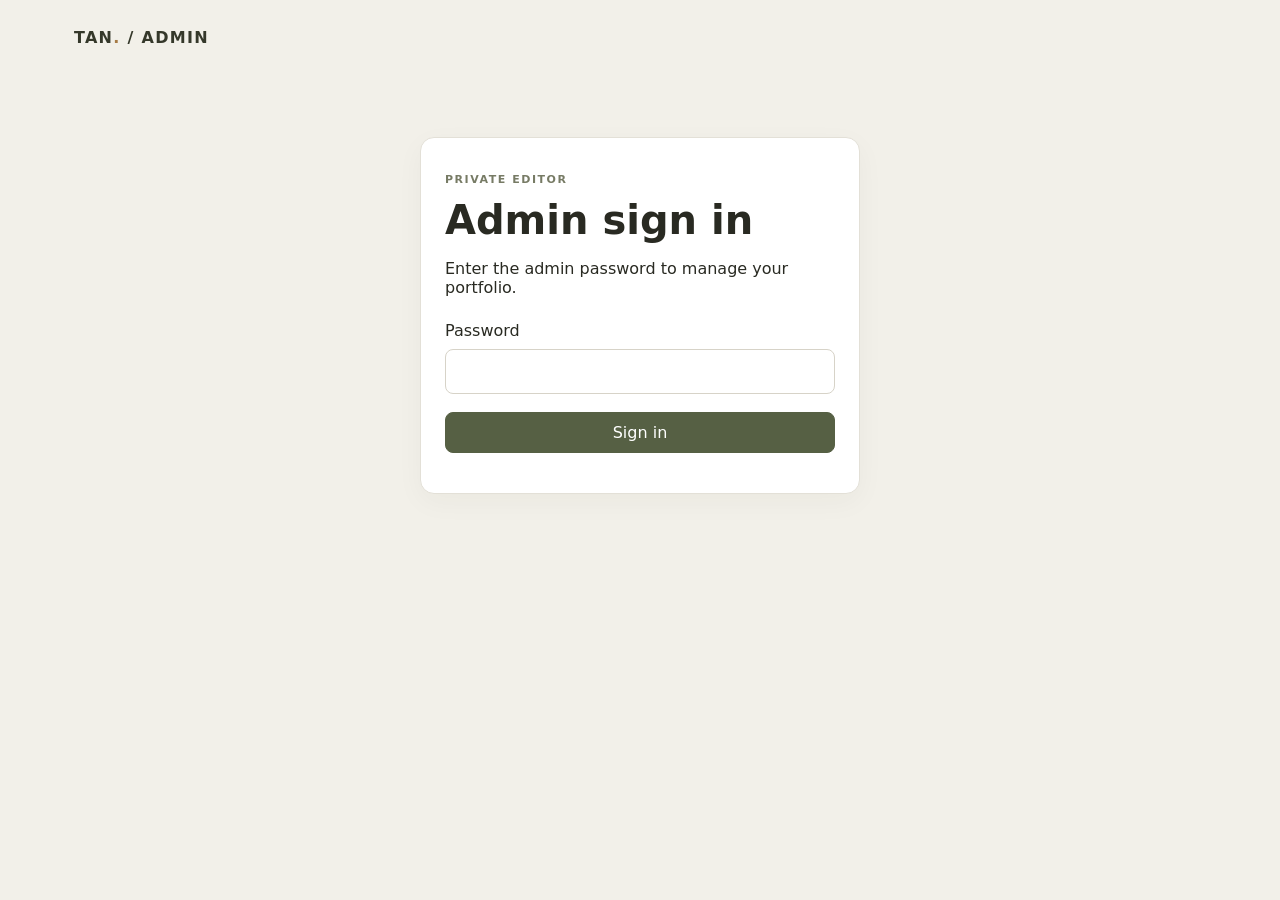
==== admin/index.html @ af552b08 "Update portfolio website" ====
<!doctype html>
<html lang="en"><head><meta charset="utf-8"><meta name="viewport" content="width=device-width,initial-scale=1"><title>Portfolio Admin</title><link rel="stylesheet" href="admin.css"></head>
<body><main class="admin-shell"><header><a href="/" class="brand">TAN<span>.</span> / ADMIN</a><button id="logout" hidden>Log out</button></header>
<section id="loginPanel" class="panel login"><p class="eyebrow">PRIVATE EDITOR</p><h1>Admin sign in</h1><p>Enter the admin password to manage your portfolio.</p><form id="loginForm"><label>Password<input id="password" type="password" autocomplete="current-password" required></label><button class="primary">Sign in</button></form><p id="loginMessage" role="status"></p></section>
<section id="editorPanel" hidden><div class="welcome"><div><p class="eyebrow">CONTENT MANAGEMENT</p><h1>Portfolio editor</h1><p>Changes are saved as a private draft. Publish when the public site is ready.</p></div><span id="saveState" aria-live="polite">Loading…</span></div><div class="editor-grid"><aside class="panel sidebar"><strong>CONTENT</strong><nav id="sections"><button class="selected" data-section="home">Home</button><button data-section="about">About</button><button data-section="skills">Skills</button><button data-section="experience">Experience</button><button data-section="projects">Projects</button><button data-section="ojt">OJT Progress</button><button data-section="contact">Contact & settings</button></nav><hr><p>Each section is stored as JSON. Text, arrays, links, and image URLs are supported.</p></aside><section class="panel editor"><div class="editor-head"><div><p class="eyebrow" id="sectionLabel">HOME</p><h2 id="sectionTitle">Home page</h2></div><span id="dirty" hidden>Unsaved changes</span></div><label for="contentEditor">Section content (JSON)</label><textarea id="contentEditor" spellcheck="false"></textarea><div class="upload"><label for="fileUpload">Upload an image or PDF <small>(JPG, PNG, WebP, GIF, PDF · up to 4 MB)</small></label><input id="fileUpload" type="file" accept="image/jpeg,image/png,image/webp,image/gif,application/pdf"><output id="uploadResult"></output></div><p class="hint">Use the copied upload URL in a section field such as <code>home.profileImages[].src</code>, <code>projects[].image</code>, or <code>ojt[].photos[].url</code>. Project, skill, experience, and OJT sections accept arrays of objects.</p><div class="actions"><button id="saveDraft">Save draft</button><button id="publish" class="primary">Publish changes</button></div><p id="message" role="status"></p></section></div></section></main><script src="admin.js" defer></script></body></html>
---- admin/admin.css ----
:root{font-family:Inter,ui-sans-serif,system-ui,-apple-system,"Segoe UI",sans-serif;color:#292a22;background:#f2f0e9;font-synthesis:none}*{box-sizing:border-box}body{margin:0}.admin-shell{max-width:1180px;margin:auto;padding:28px 24px 72px}header,.welcome,.editor-head,.actions{display:flex;align-items:center;justify-content:space-between;gap:16px}.brand{font-weight:800;letter-spacing:.08em;color:#35382a;text-decoration:none}.brand span{color:#a77b45}button{font:inherit;border:1px solid #d7d3c8;background:#fff;border-radius:8px;padding:10px 15px;color:inherit;cursor:pointer}button:hover{border-color:#78805b}.primary{background:#566044;color:white;border-color:#566044}.panel{background:#fff;border:1px solid #e3e0d7;border-radius:14px;padding:24px;box-shadow:0 8px 28px #3934210a}.login{max-width:440px;margin:10vh auto}.login form,label{display:grid;gap:9px}.login form{gap:18px;margin-top:24px}input,textarea{font:inherit;border:1px solid #d7d3c8;border-radius:8px;padding:12px;background:#fff}input:focus,textarea:focus{outline:2px solid #aab190;border-color:transparent}.eyebrow{font-size:11px;letter-spacing:.14em;color:#777b65;font-weight:700}h1{font-size:clamp(28px,4vw,40px);margin:.15em 0}h2{margin:.15em 0}.welcome{margin:42px 0 22px}.welcome>span{color:#777b65}.editor-grid{display:grid;grid-template-columns:220px 1fr;gap:18px}.sidebar{align-self:start}.sidebar nav{display:grid;gap:5px;margin:14px 0}.sidebar nav button{text-align:left;border:0;background:transparent}.sidebar nav button.selected{background:#f0f1e9;color:#4c5739}.sidebar p,.hint,small{font-size:13px;color:#74766c;line-height:1.55}.editor-head{margin-bottom:22px}#dirty{color:#986335;font-size:13px}textarea{width:100%;min-height:420px;margin-top:8px;font:13px/1.6 ui-monospace,SFMono-Regular,Consolas,monospace;tab-size:2}.upload{padding:17px 0}.upload small{display:block}.upload input{margin-top:8px}.upload output{font-size:13px;color:#566044}.actions{justify-content:flex-end;border-top:1px solid #eee;padding-top:18px}#message{min-height:20px;color:#536342}.hint code{background:#f1f0eb;padding:2px 5px;border-radius:4px}@media(max-width:700px){.admin-shell{padding:18px 14px}.editor-grid{grid-template-columns:1fr}.sidebar nav{grid-template-columns:repeat(2,1fr)}.welcome{align-items:flex-start;flex-direction:column}.panel{padding:18px}textarea{min-height:330px}}
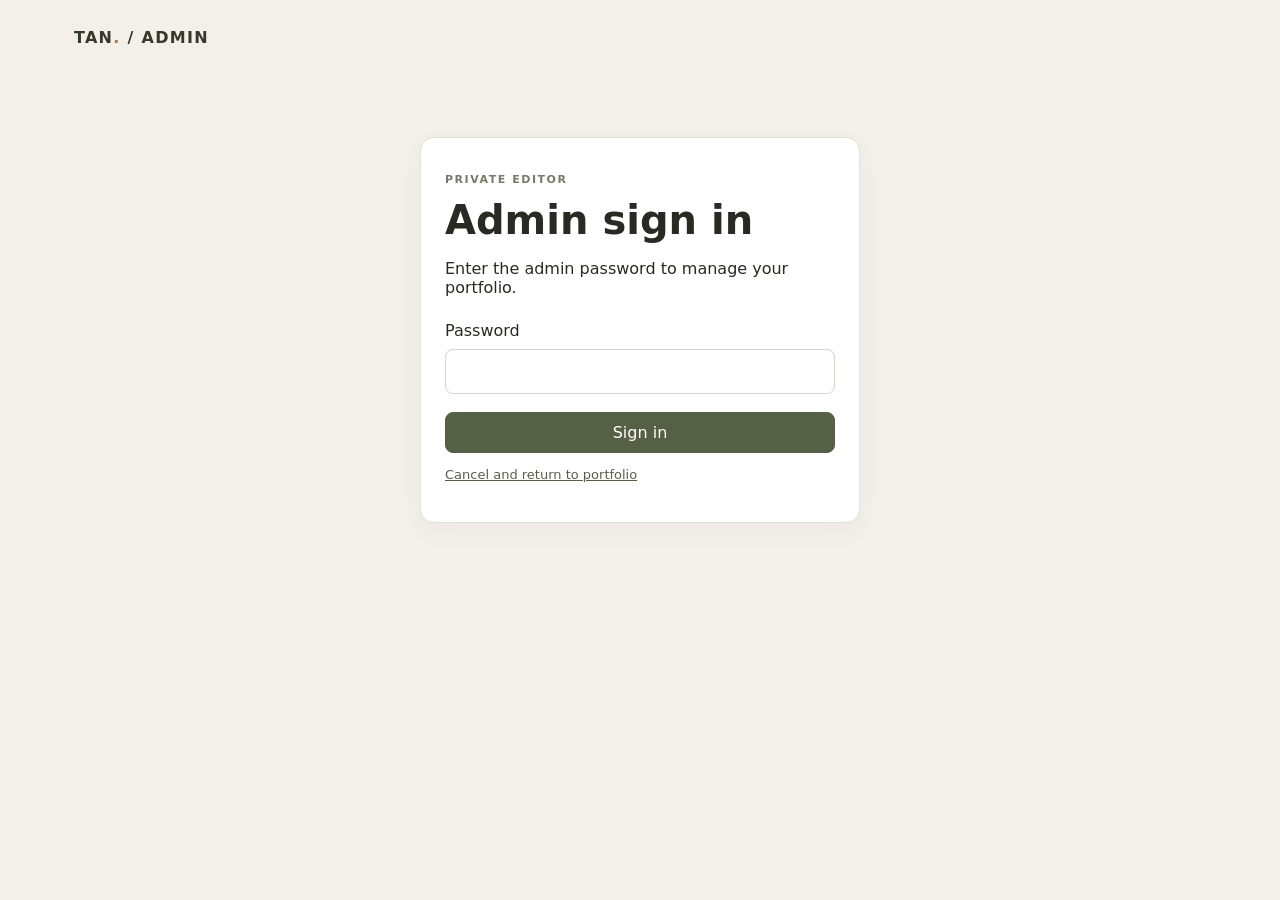
==== commit 6969fc5c: "Update portfolio website" ====
--- a/admin/index.html
+++ b/admin/index.html
@@ -1,5 +1,8 @@
 <!doctype html>
 <html lang="en"><head><meta charset="utf-8"><meta name="viewport" content="width=device-width,initial-scale=1"><title>Portfolio Admin</title><link rel="stylesheet" href="admin.css"></head>
-<body><main class="admin-shell"><header><a href="/" class="brand">TAN<span>.</span> / ADMIN</a><button id="logout" hidden>Log out</button></header>
-<section id="loginPanel" class="panel login"><p class="eyebrow">PRIVATE EDITOR</p><h1>Admin sign in</h1><p>Enter the admin password to manage your portfolio.</p><form id="loginForm"><label>Password<input id="password" type="password" autocomplete="current-password" required></label><button class="primary">Sign in</button></form><p id="loginMessage" role="status"></p></section>
-<section id="editorPanel" hidden><div class="welcome"><div><p class="eyebrow">CONTENT MANAGEMENT</p><h1>Portfolio editor</h1><p>Changes are saved as a private draft. Publish when the public site is ready.</p></div><span id="saveState" aria-live="polite">Loading…</span></div><div class="editor-grid"><aside class="panel sidebar"><strong>CONTENT</strong><nav id="sections"><button class="selected" data-section="home">Home</button><button data-section="about">About</button><button data-section="skills">Skills</button><button data-section="experience">Experience</button><button data-section="projects">Projects</button><button data-section="ojt">OJT Progress</button><button data-section="contact">Contact & settings</button></nav><hr><p>Each section is stored as JSON. Text, arrays, links, and image URLs are supported.</p></aside><section class="panel editor"><div class="editor-head"><div><p class="eyebrow" id="sectionLabel">HOME</p><h2 id="sectionTitle">Home page</h2></div><span id="dirty" hidden>Unsaved changes</span></div><label for="contentEditor">Section content (JSON)</label><textarea id="contentEditor" spellcheck="false"></textarea><div class="upload"><label for="fileUpload">Upload an image or PDF <small>(JPG, PNG, WebP, GIF, PDF · up to 4 MB)</small></label><input id="fileUpload" type="file" accept="image/jpeg,image/png,image/webp,image/gif,application/pdf"><output id="uploadResult"></output></div><p class="hint">Use the copied upload URL in a section field such as <code>home.profileImages[].src</code>, <code>projects[].image</code>, or <code>ojt[].photos[].url</code>. Project, skill, experience, and OJT sections accept arrays of objects.</p><div class="actions"><button id="saveDraft">Save draft</button><button id="publish" class="primary">Publish changes</button></div><p id="message" role="status"></p></section></div></section></main><script src="admin.js" defer></script></body></html>
+<body><main class="admin-shell"><header><a href="/" class="brand">TAN<span>.</span> / ADMIN</a></header>
+<section id="loginPanel" class="panel login"><p class="eyebrow">PRIVATE EDITOR</p><h1>Admin sign in</h1><p>Enter the admin password to manage your portfolio.</p><form id="loginForm"><label>Password<input id="password" type="password" autocomplete="current-password" required></label><button class="primary">Sign in</button></form><a id="cancelLogin" class="cancel-link" href="/">Cancel and return to portfolio</a><p id="loginMessage" role="status"></p></section>
+<section id="editorPanel" hidden><div class="welcome"><div><p class="eyebrow">CONTENT MANAGEMENT</p><h1>Portfolio editor</h1><p>Make changes here, save a private draft, then preview or publish them.</p></div><div class="welcome-tools"><span id="saveState" aria-live="polite">Loading…</span><button id="logout">Log out</button></div></div>
+<div class="overview" id="overview"><article><span>Published projects</span><strong id="statProjects">0</strong><button data-jump="projects">Manage projects</button></article><article><span>Experience entries</span><strong id="statExperience">0</strong><button data-jump="experience">Manage experience</button></article><article><span>OJT reports</span><strong id="statOjt">0</strong><button data-jump="ojt">Manage OJT</button></article><article><span>Certificates</span><strong id="statCertificates">0</strong><button data-jump="certificates">Manage certificates</button></article><article><span>Gallery items</span><strong id="statGallery">0</strong><button data-jump="gallery">Manage gallery</button></article><article><span>Draft items</span><strong id="statDrafts">0</strong><button id="showDrafts">Review drafts</button></article></div>
+<div class="editor-grid"><aside class="panel sidebar"><strong>CONTENT</strong><nav id="sections"><button class="selected" data-section="overview">Dashboard</button><button data-section="home">Profile</button><button data-section="about">About</button><button data-section="skills">Skills</button><button data-section="experience">Experience</button><button data-section="ojt">OJT Progress</button><button data-section="projects">Projects</button><button data-section="certificates">Certificates</button><button data-section="gallery">Gallery</button><button data-section="contact">Contact</button><button data-section="settings">Website Settings</button></nav><hr><p>Use the labeled fields to manage content. List entries can be reordered with the arrow buttons.</p></aside>
+<section class="panel editor"><div id="overviewPanel"><p class="eyebrow">WORKSPACE</p><h2>Manage your portfolio</h2><p>Your editor connects to Supabase once the project setup is complete.</p><p id="recentUpdate" class="recent-update">Loading last update…</p></div><div id="sectionPanel" hidden><div class="editor-head"><div><p class="eyebrow" id="sectionLabel">HOME</p><h2 id="sectionTitle">Home page</h2></div><span id="dirty" hidden>Unsaved changes</span></div><div id="formFields"></div><div id="entries"></div><button id="addEntry" class="add-entry" hidden>Add entry</button><div class="upload"><label for="fileUpload">Upload an image or PDF <small>(JPG, PNG, WebP, GIF, PDF · up to 4 MB)</small></label><input id="fileUpload" type="file" accept="image/jpeg,image/png,image/webp,image/gif,application/pdf"><div id="uploadPreview"></div><output id="uploadResult"></output></div><div class="actions"><button id="preview">Preview changes</button><button id="saveDraft">Save draft</button><button id="publish" class="primary">Publish changes</button></div></div><p id="message" role="status"></p></section></div></section></main><script src="admin.js" defer></script></body></html>
--- a/admin/admin.css
+++ b/admin/admin.css
@@ -1 +1,6 @@
 :root{font-family:Inter,ui-sans-serif,system-ui,-apple-system,"Segoe UI",sans-serif;color:#292a22;background:#f2f0e9;font-synthesis:none}*{box-sizing:border-box}body{margin:0}.admin-shell{max-width:1180px;margin:auto;padding:28px 24px 72px}header,.welcome,.editor-head,.actions{display:flex;align-items:center;justify-content:space-between;gap:16px}.brand{font-weight:800;letter-spacing:.08em;color:#35382a;text-decoration:none}.brand span{color:#a77b45}button{font:inherit;border:1px solid #d7d3c8;background:#fff;border-radius:8px;padding:10px 15px;color:inherit;cursor:pointer}button:hover{border-color:#78805b}.primary{background:#566044;color:white;border-color:#566044}.panel{background:#fff;border:1px solid #e3e0d7;border-radius:14px;padding:24px;box-shadow:0 8px 28px #3934210a}.login{max-width:440px;margin:10vh auto}.login form,label{display:grid;gap:9px}.login form{gap:18px;margin-top:24px}input,textarea{font:inherit;border:1px solid #d7d3c8;border-radius:8px;padding:12px;background:#fff}input:focus,textarea:focus{outline:2px solid #aab190;border-color:transparent}.eyebrow{font-size:11px;letter-spacing:.14em;color:#777b65;font-weight:700}h1{font-size:clamp(28px,4vw,40px);margin:.15em 0}h2{margin:.15em 0}.welcome{margin:42px 0 22px}.welcome>span{color:#777b65}.editor-grid{display:grid;grid-template-columns:220px 1fr;gap:18px}.sidebar{align-self:start}.sidebar nav{display:grid;gap:5px;margin:14px 0}.sidebar nav button{text-align:left;border:0;background:transparent}.sidebar nav button.selected{background:#f0f1e9;color:#4c5739}.sidebar p,.hint,small{font-size:13px;color:#74766c;line-height:1.55}.editor-head{margin-bottom:22px}#dirty{color:#986335;font-size:13px}textarea{width:100%;min-height:420px;margin-top:8px;font:13px/1.6 ui-monospace,SFMono-Regular,Consolas,monospace;tab-size:2}.upload{padding:17px 0}.upload small{display:block}.upload input{margin-top:8px}.upload output{font-size:13px;color:#566044}.actions{justify-content:flex-end;border-top:1px solid #eee;padding-top:18px}#message{min-height:20px;color:#536342}.hint code{background:#f1f0eb;padding:2px 5px;border-radius:4px}@media(max-width:700px){.admin-shell{padding:18px 14px}.editor-grid{grid-template-columns:1fr}.sidebar nav{grid-template-columns:repeat(2,1fr)}.welcome{align-items:flex-start;flex-direction:column}.panel{padding:18px}textarea{min-height:330px}}
+.welcome-tools{display:flex;align-items:center;gap:12px}.overview{display:grid;grid-template-columns:repeat(4,minmax(0,1fr));gap:12px;margin:0 0 18px}.overview article{background:#fff;border:1px solid #e3e0d7;border-radius:12px;padding:16px;display:grid;gap:9px}.overview article span{font-size:13px;color:#74766c}.overview article strong{font-size:30px;color:#414a32}.overview article button{justify-self:start;padding:7px 10px;font-size:13px}.field-grid{display:grid;grid-template-columns:repeat(2,minmax(0,1fr));gap:14px}.field{display:grid;align-content:start;gap:7px;margin:8px 0 14px}.field>span{font-size:13px;font-weight:650;color:#4a4b42}.field input[type=text],.field select,.field textarea{width:100%;min-width:0}.field input[type=checkbox]{width:20px;height:20px;accent-color:#566044}.entry-card{border:1px solid #e2dfd6;border-radius:11px;padding:17px;margin:14px 0;background:#fff}.entry-head{display:flex;align-items:center;justify-content:space-between;gap:12px}.entry-head>strong{font-size:16px}.entry-controls{display:flex;gap:5px}.small-button{padding:6px 9px;font-size:13px}.small-button:disabled{opacity:.4;cursor:default}.danger{color:#9b4034}.entry-status{display:inline-block;margin-top:9px;border-radius:20px;padding:3px 9px;font-size:11px}.entry-status.is-draft{background:#f7eddc;color:#875c27}.entry-status.is-published{background:#edf1e8;color:#536342}.add-entry{border-style:dashed;color:#4e5a3d;margin:12px 0}.upload{border-top:1px solid #eee;margin-top:20px;padding-top:18px}.upload output{display:block;overflow-wrap:anywhere;margin-top:8px}.actions{flex-wrap:wrap}#message{overflow-wrap:anywhere}
+.field textarea{min-height:0;margin-top:0;font:inherit;tab-size:1}.field textarea:invalid{border-color:#b66b57}
+.cancel-link{display:block;margin-top:14px;color:#566044;font-size:13px}.cancel-link:hover{text-decoration:none}.nav-tabs .admin-nav-link{text-decoration:none}.overview{grid-template-columns:repeat(3,minmax(0,1fr))}
+.upload-preview-image{display:block;max-width:220px;max-height:160px;object-fit:contain;border-radius:8px;margin:10px 0}.recent-update{font-size:13px;color:#777b65}
+@media(max-width:850px){.overview{grid-template-columns:repeat(2,minmax(0,1fr))}}@media(max-width:520px){.overview{grid-template-columns:1fr 1fr}.overview article{padding:12px}.field-grid{grid-template-columns:1fr}.entry-head{align-items:flex-start;flex-direction:column}.welcome-tools{width:100%;justify-content:space-between}}
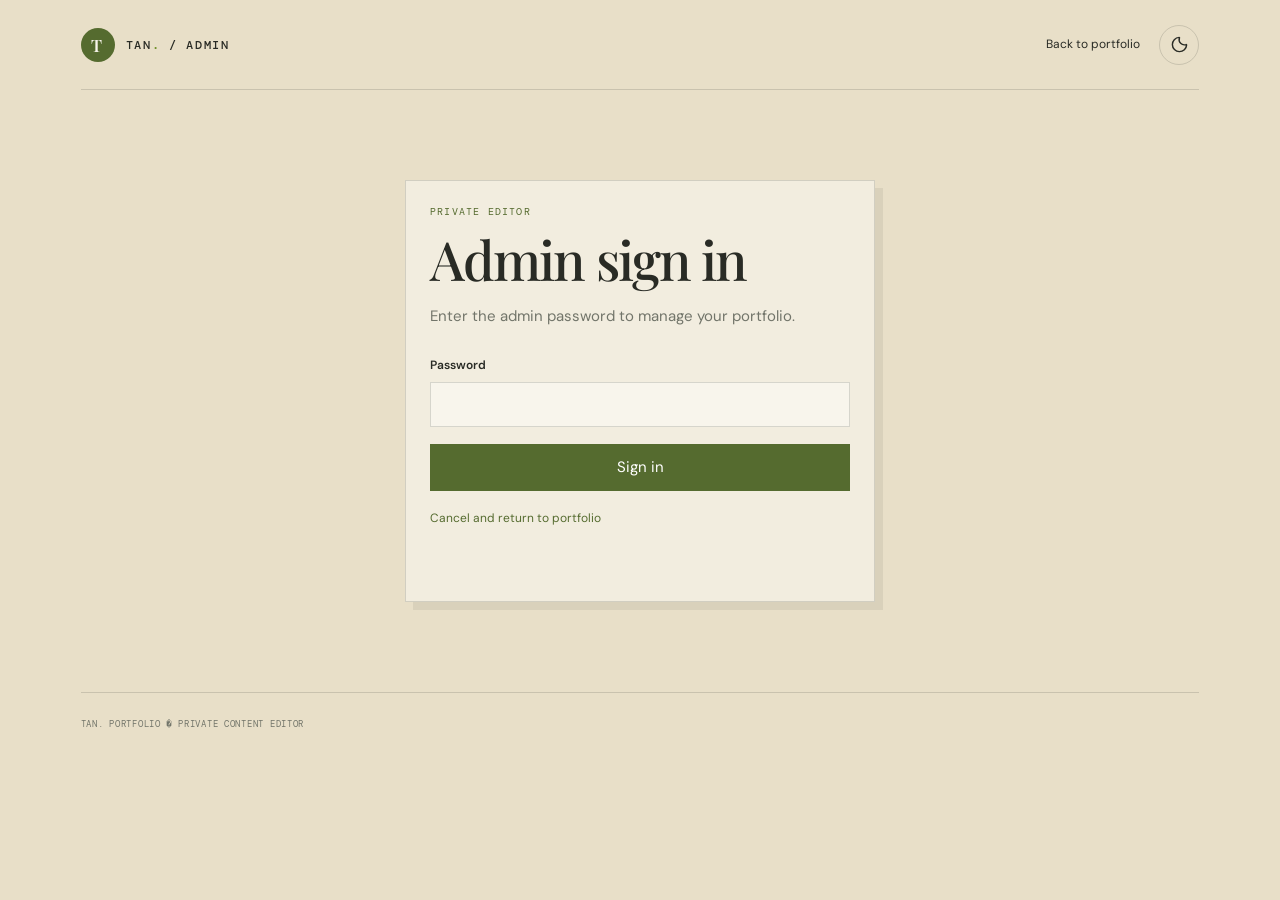
==== commit 82efddba: "Update portfolio website" ====
--- a/admin/index.html
+++ b/admin/index.html
@@ -1,8 +1,8 @@
 <!doctype html>
-<html lang="en"><head><meta charset="utf-8"><meta name="viewport" content="width=device-width,initial-scale=1"><title>Portfolio Admin</title><link rel="stylesheet" href="admin.css"></head>
-<body><main class="admin-shell"><header><a href="/" class="brand">TAN<span>.</span> / ADMIN</a></header>
+<html lang="en"><head><meta charset="utf-8"><meta name="viewport" content="width=device-width,initial-scale=1"><meta name="color-scheme" content="light dark"><title>Portfolio Admin</title><script>try{if(localStorage.getItem('portfolio-theme')==='dark')document.documentElement.dataset.theme='dark'}catch{}</script><link rel="stylesheet" href="admin.css"></head>
+<body><main class="admin-shell"><header class="admin-topbar"><a href="/" class="brand"><span class="brand-mark">T</span><span>TAN<span class="brand-dot">.</span> / ADMIN</span></a><div class="topbar-tools"><a class="portfolio-link" href="/">Back to portfolio</a><button class="theme-toggle" id="themeToggle" type="button" aria-label="Switch theme" title="Switch theme" aria-pressed="false"><svg aria-hidden="true" viewBox="0 0 24 24" fill="none" stroke="currentColor" stroke-width="1.8" stroke-linecap="round" stroke-linejoin="round"><path d="M20.985 12.486a9 9 0 1 1-9.473-9.472c.405-.022.617.46.402.803a6.5 6.5 0 0 0 8.268 8.268c.344-.215.825-.003.803.401Z"/></svg></button></div></header>
 <section id="loginPanel" class="panel login"><p class="eyebrow">PRIVATE EDITOR</p><h1>Admin sign in</h1><p>Enter the admin password to manage your portfolio.</p><form id="loginForm"><label>Password<input id="password" type="password" autocomplete="current-password" required></label><button class="primary">Sign in</button></form><a id="cancelLogin" class="cancel-link" href="/">Cancel and return to portfolio</a><p id="loginMessage" role="status"></p></section>
 <section id="editorPanel" hidden><div class="welcome"><div><p class="eyebrow">CONTENT MANAGEMENT</p><h1>Portfolio editor</h1><p>Make changes here, save a private draft, then preview or publish them.</p></div><div class="welcome-tools"><span id="saveState" aria-live="polite">Loading…</span><button id="logout">Log out</button></div></div>
 <div class="overview" id="overview"><article><span>Published projects</span><strong id="statProjects">0</strong><button data-jump="projects">Manage projects</button></article><article><span>Experience entries</span><strong id="statExperience">0</strong><button data-jump="experience">Manage experience</button></article><article><span>OJT reports</span><strong id="statOjt">0</strong><button data-jump="ojt">Manage OJT</button></article><article><span>Certificates</span><strong id="statCertificates">0</strong><button data-jump="certificates">Manage certificates</button></article><article><span>Gallery items</span><strong id="statGallery">0</strong><button data-jump="gallery">Manage gallery</button></article><article><span>Draft items</span><strong id="statDrafts">0</strong><button id="showDrafts">Review drafts</button></article></div>
 <div class="editor-grid"><aside class="panel sidebar"><strong>CONTENT</strong><nav id="sections"><button class="selected" data-section="overview">Dashboard</button><button data-section="home">Profile</button><button data-section="about">About</button><button data-section="skills">Skills</button><button data-section="experience">Experience</button><button data-section="ojt">OJT Progress</button><button data-section="projects">Projects</button><button data-section="certificates">Certificates</button><button data-section="gallery">Gallery</button><button data-section="contact">Contact</button><button data-section="settings">Website Settings</button></nav><hr><p>Use the labeled fields to manage content. List entries can be reordered with the arrow buttons.</p></aside>
-<section class="panel editor"><div id="overviewPanel"><p class="eyebrow">WORKSPACE</p><h2>Manage your portfolio</h2><p>Your editor connects to Supabase once the project setup is complete.</p><p id="recentUpdate" class="recent-update">Loading last update…</p></div><div id="sectionPanel" hidden><div class="editor-head"><div><p class="eyebrow" id="sectionLabel">HOME</p><h2 id="sectionTitle">Home page</h2></div><span id="dirty" hidden>Unsaved changes</span></div><div id="formFields"></div><div id="entries"></div><button id="addEntry" class="add-entry" hidden>Add entry</button><div class="upload"><label for="fileUpload">Upload an image or PDF <small>(JPG, PNG, WebP, GIF, PDF · up to 4 MB)</small></label><input id="fileUpload" type="file" accept="image/jpeg,image/png,image/webp,image/gif,application/pdf"><div id="uploadPreview"></div><output id="uploadResult"></output></div><div class="actions"><button id="preview">Preview changes</button><button id="saveDraft">Save draft</button><button id="publish" class="primary">Publish changes</button></div></div><p id="message" role="status"></p></section></div></section></main><script src="admin.js" defer></script></body></html>
+<section class="panel editor"><div id="overviewPanel"><p class="eyebrow">WORKSPACE</p><h2>Manage your portfolio</h2><p>Your editor connects to Supabase once the project setup is complete.</p><p id="recentUpdate" class="recent-update">Loading last update…</p></div><div id="sectionPanel" hidden><div class="editor-head"><div><p class="eyebrow" id="sectionLabel">HOME</p><h2 id="sectionTitle">Home page</h2></div><span id="dirty" hidden>Unsaved changes</span></div><div id="formFields"></div><div id="entries"></div><button id="addEntry" class="add-entry" hidden>Add entry</button><div class="upload"><label for="fileUpload">Upload an image or PDF <small>(JPG, PNG, WebP, GIF, PDF · up to 4 MB)</small></label><input id="fileUpload" type="file" accept="image/jpeg,image/png,image/webp,image/gif,application/pdf"><div id="uploadPreview"></div><output id="uploadResult"></output></div><div class="actions"><button id="preview">Preview changes</button><button id="saveDraft">Save draft</button><button id="publish" class="primary">Publish changes</button></div></div><p id="message" role="status"></p></section></div></section><footer class="admin-footer">TAN. PORTFOLIO � PRIVATE CONTENT EDITOR</footer></main><script src="admin.js" defer></script><script src="admin-theme.js" defer></script></body></html>
--- a/admin/admin.css
+++ b/admin/admin.css
@@ -1,6 +1,9 @@
-:root{font-family:Inter,ui-sans-serif,system-ui,-apple-system,"Segoe UI",sans-serif;color:#292a22;background:#f2f0e9;font-synthesis:none}*{box-sizing:border-box}body{margin:0}.admin-shell{max-width:1180px;margin:auto;padding:28px 24px 72px}header,.welcome,.editor-head,.actions{display:flex;align-items:center;justify-content:space-between;gap:16px}.brand{font-weight:800;letter-spacing:.08em;color:#35382a;text-decoration:none}.brand span{color:#a77b45}button{font:inherit;border:1px solid #d7d3c8;background:#fff;border-radius:8px;padding:10px 15px;color:inherit;cursor:pointer}button:hover{border-color:#78805b}.primary{background:#566044;color:white;border-color:#566044}.panel{background:#fff;border:1px solid #e3e0d7;border-radius:14px;padding:24px;box-shadow:0 8px 28px #3934210a}.login{max-width:440px;margin:10vh auto}.login form,label{display:grid;gap:9px}.login form{gap:18px;margin-top:24px}input,textarea{font:inherit;border:1px solid #d7d3c8;border-radius:8px;padding:12px;background:#fff}input:focus,textarea:focus{outline:2px solid #aab190;border-color:transparent}.eyebrow{font-size:11px;letter-spacing:.14em;color:#777b65;font-weight:700}h1{font-size:clamp(28px,4vw,40px);margin:.15em 0}h2{margin:.15em 0}.welcome{margin:42px 0 22px}.welcome>span{color:#777b65}.editor-grid{display:grid;grid-template-columns:220px 1fr;gap:18px}.sidebar{align-self:start}.sidebar nav{display:grid;gap:5px;margin:14px 0}.sidebar nav button{text-align:left;border:0;background:transparent}.sidebar nav button.selected{background:#f0f1e9;color:#4c5739}.sidebar p,.hint,small{font-size:13px;color:#74766c;line-height:1.55}.editor-head{margin-bottom:22px}#dirty{color:#986335;font-size:13px}textarea{width:100%;min-height:420px;margin-top:8px;font:13px/1.6 ui-monospace,SFMono-Regular,Consolas,monospace;tab-size:2}.upload{padding:17px 0}.upload small{display:block}.upload input{margin-top:8px}.upload output{font-size:13px;color:#566044}.actions{justify-content:flex-end;border-top:1px solid #eee;padding-top:18px}#message{min-height:20px;color:#536342}.hint code{background:#f1f0eb;padding:2px 5px;border-radius:4px}@media(max-width:700px){.admin-shell{padding:18px 14px}.editor-grid{grid-template-columns:1fr}.sidebar nav{grid-template-columns:repeat(2,1fr)}.welcome{align-items:flex-start;flex-direction:column}.panel{padding:18px}textarea{min-height:330px}}
-.welcome-tools{display:flex;align-items:center;gap:12px}.overview{display:grid;grid-template-columns:repeat(4,minmax(0,1fr));gap:12px;margin:0 0 18px}.overview article{background:#fff;border:1px solid #e3e0d7;border-radius:12px;padding:16px;display:grid;gap:9px}.overview article span{font-size:13px;color:#74766c}.overview article strong{font-size:30px;color:#414a32}.overview article button{justify-self:start;padding:7px 10px;font-size:13px}.field-grid{display:grid;grid-template-columns:repeat(2,minmax(0,1fr));gap:14px}.field{display:grid;align-content:start;gap:7px;margin:8px 0 14px}.field>span{font-size:13px;font-weight:650;color:#4a4b42}.field input[type=text],.field select,.field textarea{width:100%;min-width:0}.field input[type=checkbox]{width:20px;height:20px;accent-color:#566044}.entry-card{border:1px solid #e2dfd6;border-radius:11px;padding:17px;margin:14px 0;background:#fff}.entry-head{display:flex;align-items:center;justify-content:space-between;gap:12px}.entry-head>strong{font-size:16px}.entry-controls{display:flex;gap:5px}.small-button{padding:6px 9px;font-size:13px}.small-button:disabled{opacity:.4;cursor:default}.danger{color:#9b4034}.entry-status{display:inline-block;margin-top:9px;border-radius:20px;padding:3px 9px;font-size:11px}.entry-status.is-draft{background:#f7eddc;color:#875c27}.entry-status.is-published{background:#edf1e8;color:#536342}.add-entry{border-style:dashed;color:#4e5a3d;margin:12px 0}.upload{border-top:1px solid #eee;margin-top:20px;padding-top:18px}.upload output{display:block;overflow-wrap:anywhere;margin-top:8px}.actions{flex-wrap:wrap}#message{overflow-wrap:anywhere}
-.field textarea{min-height:0;margin-top:0;font:inherit;tab-size:1}.field textarea:invalid{border-color:#b66b57}
-.cancel-link{display:block;margin-top:14px;color:#566044;font-size:13px}.cancel-link:hover{text-decoration:none}.nav-tabs .admin-nav-link{text-decoration:none}.overview{grid-template-columns:repeat(3,minmax(0,1fr))}
-.upload-preview-image{display:block;max-width:220px;max-height:160px;object-fit:contain;border-radius:8px;margin:10px 0}.recent-update{font-size:13px;color:#777b65}
-@media(max-width:850px){.overview{grid-template-columns:repeat(2,minmax(0,1fr))}}@media(max-width:520px){.overview{grid-template-columns:1fr 1fr}.overview article{padding:12px}.field-grid{grid-template-columns:1fr}.entry-head{align-items:flex-start;flex-direction:column}.welcome-tools{width:100%;justify-content:space-between}}
+@import url('../style.css');
+
+:root{--admin-surface:#f8f5ec;--admin-surface-soft:rgba(248,245,236,.65);--admin-shadow:rgba(41,43,37,.08);--admin-danger:#9a493d}
+:root[data-theme="dark"]{--ink:#e9e4d6;--muted:#b5b2a4;--paper:#22251f;--white:#292d25;--line:rgba(232,223,200,.18);--admin-surface:#2c3028;--admin-surface-soft:rgba(248,245,236,.035);--admin-shadow:rgba(0,0,0,.22);--admin-danger:#e28d7d}
+html{min-height:100%;scroll-behavior:smooth}body{min-height:100vh;background:var(--paper);color:var(--ink);font:15px/1.7 var(--sans);transition:background .2s,color .2s}button,input,textarea,select{font:inherit}button{border:1px solid var(--line);background:transparent;color:var(--ink);border-radius:0;padding:10px 15px;cursor:pointer;transition:background .2s,color .2s,border-color .2s,transform .2s}button:hover{border-color:var(--olive);transform:translateY(-1px)}button:focus-visible,a:focus-visible,input:focus-visible,textarea:focus-visible,select:focus-visible{outline:2px solid var(--olive2);outline-offset:2px}.admin-shell{width:min(1440px,100%);margin:0 auto;padding:0 6.3% 64px}.admin-topbar{min-height:90px;display:flex;align-items:center;justify-content:space-between;gap:18px;border-bottom:1px solid var(--line)}.brand{display:flex;align-items:center;gap:11px;color:var(--ink);text-decoration:none;font:500 12px var(--mono);letter-spacing:.14em;white-space:nowrap}.brand-mark{display:grid;place-items:center;width:34px;height:34px;border-radius:50%;background:var(--olive);color:var(--white);font:600 17px var(--serif)}.brand-dot{color:var(--olive2)}.topbar-tools{display:flex;align-items:center;gap:8px}.theme-toggle{width:40px;height:40px;display:grid;place-items:center;padding:9px;border-radius:50%}.theme-toggle svg{width:19px;height:19px}.portfolio-link{font-size:12px;color:var(--ink);text-decoration:none;padding:8px 11px}.portfolio-link:hover{background:var(--ink);color:var(--white)}.panel{background:var(--admin-surface-soft);border:1px solid var(--line);padding:24px;box-shadow:8px 8px 0 var(--admin-shadow)}.login{max-width:470px;margin:clamp(55px,10vh,110px) auto}.eyebrow{font:10px var(--mono);letter-spacing:.12em;color:var(--olive);margin:0 0 12px}.login h1,.welcome h1{font:500 clamp(34px,5vw,54px)/1.1 var(--serif);letter-spacing:-.035em;margin:0 0 14px}.login>p:not(.eyebrow),.welcome p:not(.eyebrow),.sidebar p,.hint,.recent-update{color:var(--muted)}.login form{display:grid;gap:17px;margin-top:25px}.login label,.field{display:grid;gap:7px}.login label{font-size:12px;font-weight:600}.login input,.field input:not([type=checkbox]),.field select,.field textarea,.upload input{width:100%;min-width:0;border:1px solid var(--line);border-radius:0;background:var(--admin-surface);color:var(--ink);padding:11px 12px}.field textarea{resize:vertical;min-height:90px}.field input:focus,.field textarea:focus,.field select:focus,.login input:focus{border-color:var(--olive);outline:1px solid var(--olive)}.primary{background:var(--olive);border-color:var(--olive);color:#fff}.primary:hover{background:#435526;border-color:#435526}.cancel-link{display:inline-block;margin-top:17px;color:var(--olive);font-size:12px;text-decoration:none}.cancel-link:hover{text-decoration:underline}#loginMessage,#message{min-height:20px;color:var(--admin-danger);font-size:13px;overflow-wrap:anywhere}.welcome{display:flex;align-items:flex-end;justify-content:space-between;gap:20px;padding:54px 0 25px}.welcome p:not(.eyebrow){margin:0}.welcome-tools{display:flex;align-items:center;gap:12px;flex-wrap:wrap}.welcome-tools button{font-size:12px}.welcome-tools #saveState{font:10px var(--mono);color:var(--muted)}.overview{display:grid;grid-template-columns:repeat(3,minmax(0,1fr));gap:14px;margin-bottom:20px}.overview article{background:var(--admin-surface-soft);border:1px solid var(--line);padding:18px;display:grid;justify-items:start;gap:7px;min-width:0}.overview article span{font:9px var(--mono);letter-spacing:.1em;color:var(--muted);text-transform:uppercase}.overview article strong{font:500 34px var(--serif);color:var(--olive)}.overview article button{font-size:11px;padding:7px 9px}.editor-grid{display:grid;grid-template-columns:225px minmax(0,1fr);align-items:start;gap:18px}.sidebar{position:sticky;top:16px;padding:20px}.sidebar>strong{font:10px var(--mono);letter-spacing:.12em;color:var(--muted)}.sidebar nav{display:grid;gap:3px;margin:12px 0 18px}.sidebar nav button{width:100%;text-align:left;border:0;padding:9px 10px;font-size:12px;color:var(--muted)}.sidebar nav button:hover,.sidebar nav button.selected{background:var(--ink);color:var(--white);transform:none}.sidebar hr{border:0;border-top:1px solid var(--line)}.sidebar p{font-size:11px;line-height:1.6}.editor{min-width:0;min-height:430px}.editor-head{display:flex;align-items:flex-end;justify-content:space-between;gap:14px;padding-bottom:19px;border-bottom:1px solid var(--line);margin-bottom:18px}.editor-head .eyebrow{margin-bottom:6px}.editor-head h2{font:500 clamp(25px,3vw,34px)/1.15 var(--serif);margin:0}#dirty{font:10px var(--mono);color:var(--brown);white-space:nowrap}.field-grid{display:grid;grid-template-columns:repeat(2,minmax(0,1fr));gap:2px 16px}.field{align-content:start;margin:8px 0 12px}.field>span{font:10px var(--mono);letter-spacing:.06em;color:var(--muted)}.field textarea{font:13px/1.55 var(--sans);tab-size:1}.field textarea:invalid{border-color:var(--admin-danger)}.field input[type=checkbox]{width:19px;height:19px;accent-color:var(--olive)}.entry-card{background:var(--admin-surface-soft);border:1px solid var(--line);padding:18px;margin:15px 0}.entry-head{display:flex;align-items:center;justify-content:space-between;gap:12px}.entry-head>strong{font:600 18px var(--serif);overflow-wrap:anywhere}.entry-controls{display:flex;gap:5px;flex-wrap:wrap}.small-button{padding:6px 9px;font-size:11px}.small-button:disabled{opacity:.4;cursor:default}.danger{color:var(--admin-danger)}.entry-status{display:inline-block;margin-top:9px;padding:3px 8px;border:1px solid var(--line);font:9px var(--mono);letter-spacing:.06em;text-transform:uppercase}.entry-status.is-draft{color:var(--brown)}.entry-status.is-published{color:var(--olive)}.add-entry{margin:12px 0;border-style:dashed;color:var(--olive);font-size:12px}.upload{border-top:1px solid var(--line);margin-top:22px;padding-top:18px}.upload label{font-size:12px;font-weight:600}.upload small{display:block;color:var(--muted);font-size:10px;font-weight:400}.upload input{margin-top:8px}.upload output{display:block;margin-top:8px;font:11px var(--mono);color:var(--olive);overflow-wrap:anywhere}.upload-preview-image{display:block;max-width:min(100%,280px);max-height:190px;object-fit:contain;border:1px solid var(--line);padding:5px;margin:12px 0}.actions{display:flex;justify-content:flex-end;flex-wrap:wrap;gap:8px;border-top:1px solid var(--line);margin-top:22px;padding-top:18px}.actions button{font-size:11px}.recent-update{font-size:12px}.hint code{background:var(--admin-surface);padding:2px 5px}.admin-footer{padding:25px 0;border-top:1px solid var(--line);margin-top:32px;font:9px var(--mono);letter-spacing:.08em;color:var(--muted)}
+@media(max-width:900px){.admin-shell{padding-inline:4%}.editor-grid{grid-template-columns:190px minmax(0,1fr)}.overview{grid-template-columns:repeat(2,minmax(0,1fr))}.sidebar{padding:15px}}
+@media(max-width:650px){.admin-shell{padding:0 6% 40px}.admin-topbar{min-height:74px}.welcome{align-items:flex-start;flex-direction:column;padding:38px 0 20px}.welcome-tools{width:100%;justify-content:space-between}.editor-grid{grid-template-columns:1fr}.sidebar{position:static;padding:14px}.sidebar nav{grid-template-columns:repeat(2,minmax(0,1fr))}.sidebar>strong{display:block}.sidebar hr,.sidebar p{display:none}.panel{padding:17px}.field-grid{grid-template-columns:1fr}.overview{gap:8px}.overview article{padding:12px}.overview article strong{font-size:29px}.entry-head{align-items:flex-start;flex-direction:column}.entry-controls{width:100%}.actions{display:grid;grid-template-columns:1fr 1fr}.actions #publish{grid-column:1/-1}.actions button{min-height:44px}.portfolio-link{font-size:11px;padding:8px}.editor-head{align-items:flex-start}}
+@media(max-width:380px){.overview{grid-template-columns:1fr 1fr}.brand{font-size:10px}.theme-toggle{width:36px;height:36px}.portfolio-link{padding-inline:6px}}
+@media(prefers-reduced-motion:reduce){*,*::before,*::after{scroll-behavior:auto!important;transition:none!important;animation:none!important}}
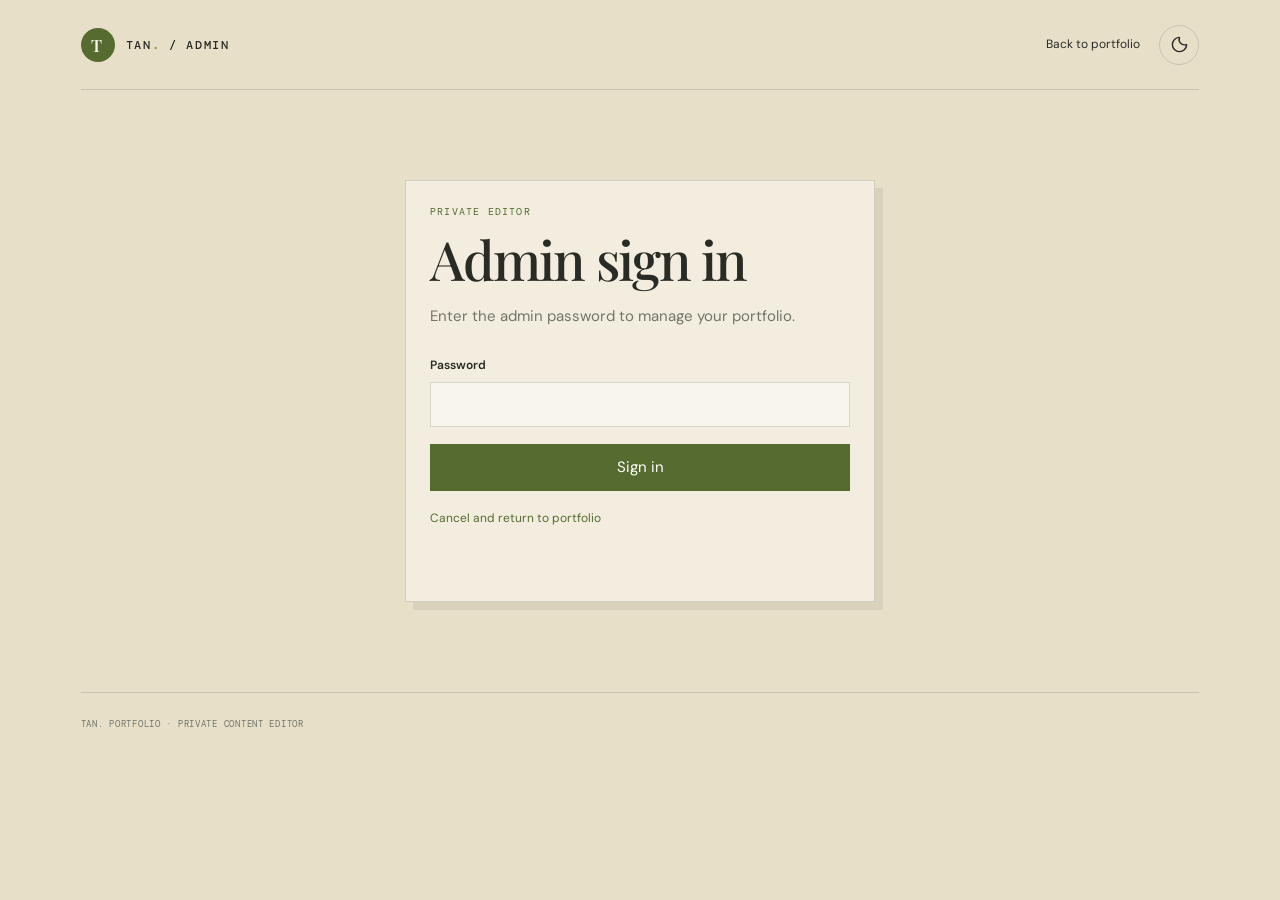
==== commit 531ac7ef: "Update portfolio website" ====
--- a/admin/index.html
+++ b/admin/index.html
@@ -1,8 +1,8 @@
-<!doctype html>
-<html lang="en"><head><meta charset="utf-8"><meta name="viewport" content="width=device-width,initial-scale=1"><meta name="color-scheme" content="light dark"><title>Portfolio Admin</title><script>try{if(localStorage.getItem('portfolio-theme')==='dark')document.documentElement.dataset.theme='dark'}catch{}</script><link rel="stylesheet" href="admin.css"></head>
+﻿<!doctype html>
+<html lang="en"><head><meta charset="utf-8"><meta name="viewport" content="width=device-width,initial-scale=1"><meta name="color-scheme" content="light dark"><title>Portfolio Admin</title><script>try{if(localStorage.getItem('portfolio-theme')==='dark')document.documentElement.dataset.theme='dark'}catch{}</script><link rel="stylesheet" href="/admin/admin.css"></head>
 <body><main class="admin-shell"><header class="admin-topbar"><a href="/" class="brand"><span class="brand-mark">T</span><span>TAN<span class="brand-dot">.</span> / ADMIN</span></a><div class="topbar-tools"><a class="portfolio-link" href="/">Back to portfolio</a><button class="theme-toggle" id="themeToggle" type="button" aria-label="Switch theme" title="Switch theme" aria-pressed="false"><svg aria-hidden="true" viewBox="0 0 24 24" fill="none" stroke="currentColor" stroke-width="1.8" stroke-linecap="round" stroke-linejoin="round"><path d="M20.985 12.486a9 9 0 1 1-9.473-9.472c.405-.022.617.46.402.803a6.5 6.5 0 0 0 8.268 8.268c.344-.215.825-.003.803.401Z"/></svg></button></div></header>
 <section id="loginPanel" class="panel login"><p class="eyebrow">PRIVATE EDITOR</p><h1>Admin sign in</h1><p>Enter the admin password to manage your portfolio.</p><form id="loginForm"><label>Password<input id="password" type="password" autocomplete="current-password" required></label><button class="primary">Sign in</button></form><a id="cancelLogin" class="cancel-link" href="/">Cancel and return to portfolio</a><p id="loginMessage" role="status"></p></section>
-<section id="editorPanel" hidden><div class="welcome"><div><p class="eyebrow">CONTENT MANAGEMENT</p><h1>Portfolio editor</h1><p>Make changes here, save a private draft, then preview or publish them.</p></div><div class="welcome-tools"><span id="saveState" aria-live="polite">Loading…</span><button id="logout">Log out</button></div></div>
+<section id="editorPanel" hidden><div class="welcome"><div><p class="eyebrow">CONTENT MANAGEMENT</p><h1>Portfolio editor</h1><p>Make changes here, save a private draft, then preview or publish them.</p></div><div class="welcome-tools"><span id="saveState" aria-live="polite">Loadingâ€¦</span><button id="logout">Log out</button></div></div>
 <div class="overview" id="overview"><article><span>Published projects</span><strong id="statProjects">0</strong><button data-jump="projects">Manage projects</button></article><article><span>Experience entries</span><strong id="statExperience">0</strong><button data-jump="experience">Manage experience</button></article><article><span>OJT reports</span><strong id="statOjt">0</strong><button data-jump="ojt">Manage OJT</button></article><article><span>Certificates</span><strong id="statCertificates">0</strong><button data-jump="certificates">Manage certificates</button></article><article><span>Gallery items</span><strong id="statGallery">0</strong><button data-jump="gallery">Manage gallery</button></article><article><span>Draft items</span><strong id="statDrafts">0</strong><button id="showDrafts">Review drafts</button></article></div>
 <div class="editor-grid"><aside class="panel sidebar"><strong>CONTENT</strong><nav id="sections"><button class="selected" data-section="overview">Dashboard</button><button data-section="home">Profile</button><button data-section="about">About</button><button data-section="skills">Skills</button><button data-section="experience">Experience</button><button data-section="ojt">OJT Progress</button><button data-section="projects">Projects</button><button data-section="certificates">Certificates</button><button data-section="gallery">Gallery</button><button data-section="contact">Contact</button><button data-section="settings">Website Settings</button></nav><hr><p>Use the labeled fields to manage content. List entries can be reordered with the arrow buttons.</p></aside>
-<section class="panel editor"><div id="overviewPanel"><p class="eyebrow">WORKSPACE</p><h2>Manage your portfolio</h2><p>Your editor connects to Supabase once the project setup is complete.</p><p id="recentUpdate" class="recent-update">Loading last update…</p></div><div id="sectionPanel" hidden><div class="editor-head"><div><p class="eyebrow" id="sectionLabel">HOME</p><h2 id="sectionTitle">Home page</h2></div><span id="dirty" hidden>Unsaved changes</span></div><div id="formFields"></div><div id="entries"></div><button id="addEntry" class="add-entry" hidden>Add entry</button><div class="upload"><label for="fileUpload">Upload an image or PDF <small>(JPG, PNG, WebP, GIF, PDF · up to 4 MB)</small></label><input id="fileUpload" type="file" accept="image/jpeg,image/png,image/webp,image/gif,application/pdf"><div id="uploadPreview"></div><output id="uploadResult"></output></div><div class="actions"><button id="preview">Preview changes</button><button id="saveDraft">Save draft</button><button id="publish" class="primary">Publish changes</button></div></div><p id="message" role="status"></p></section></div></section><footer class="admin-footer">TAN. PORTFOLIO � PRIVATE CONTENT EDITOR</footer></main><script src="admin.js" defer></script><script src="admin-theme.js" defer></script></body></html>
+<section class="panel editor"><div id="overviewPanel"><p class="eyebrow">WORKSPACE</p><h2>Manage your portfolio</h2><p>Your editor connects to Supabase once the project setup is complete.</p><p id="recentUpdate" class="recent-update">Loading last updateâ€¦</p></div><div id="sectionPanel" hidden><div class="editor-head"><div><p class="eyebrow" id="sectionLabel">HOME</p><h2 id="sectionTitle">Home page</h2></div><span id="dirty" hidden>Unsaved changes</span></div><div id="formFields"></div><div id="entries"></div><button id="addEntry" class="add-entry" hidden>Add entry</button><div class="upload"><label for="fileUpload">Upload an image or PDF <small>(JPG, PNG, WebP, GIF, PDF Â· up to 4 MB)</small></label><input id="fileUpload" type="file" accept="image/jpeg,image/png,image/webp,image/gif,application/pdf"><div id="uploadPreview"></div><output id="uploadResult"></output></div><div class="actions"><button id="preview">Preview changes</button><button id="saveDraft">Save draft</button><button id="publish" class="primary">Publish changes</button></div></div><p id="message" role="status"></p></section></div></section><footer class="admin-footer">TAN. PORTFOLIO · PRIVATE CONTENT EDITOR</footer></main><script src="/admin/admin.js" defer></script><script src="/admin/admin-theme.js" defer></script></body></html>
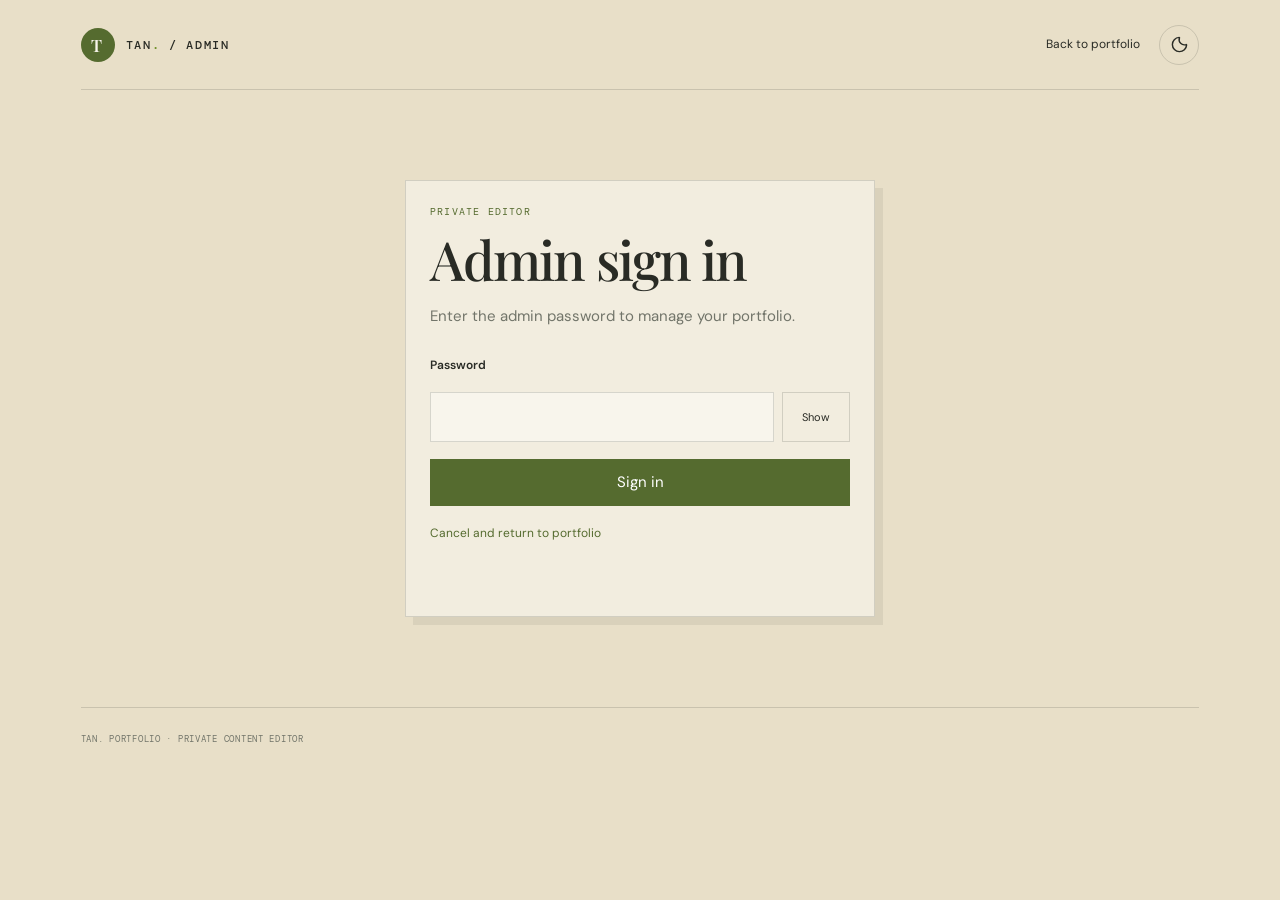
==== commit c806079f: "Complete portfolio admin workflow and dark theme" ====
--- a/admin/index.html
+++ b/admin/index.html
@@ -1,8 +1,8 @@
 ﻿<!doctype html>
 <html lang="en"><head><meta charset="utf-8"><meta name="viewport" content="width=device-width,initial-scale=1"><meta name="color-scheme" content="light dark"><title>Portfolio Admin</title><script>try{if(localStorage.getItem('portfolio-theme')==='dark')document.documentElement.dataset.theme='dark'}catch{}</script><link rel="stylesheet" href="/admin/admin.css"></head>
 <body><main class="admin-shell"><header class="admin-topbar"><a href="/" class="brand"><span class="brand-mark">T</span><span>TAN<span class="brand-dot">.</span> / ADMIN</span></a><div class="topbar-tools"><a class="portfolio-link" href="/">Back to portfolio</a><button class="theme-toggle" id="themeToggle" type="button" aria-label="Switch theme" title="Switch theme" aria-pressed="false"><svg aria-hidden="true" viewBox="0 0 24 24" fill="none" stroke="currentColor" stroke-width="1.8" stroke-linecap="round" stroke-linejoin="round"><path d="M20.985 12.486a9 9 0 1 1-9.473-9.472c.405-.022.617.46.402.803a6.5 6.5 0 0 0 8.268 8.268c.344-.215.825-.003.803.401Z"/></svg></button></div></header>
-<section id="loginPanel" class="panel login"><p class="eyebrow">PRIVATE EDITOR</p><h1>Admin sign in</h1><p>Enter the admin password to manage your portfolio.</p><form id="loginForm"><label>Password<input id="password" type="password" autocomplete="current-password" required></label><button class="primary">Sign in</button></form><a id="cancelLogin" class="cancel-link" href="/">Cancel and return to portfolio</a><p id="loginMessage" role="status"></p></section>
+<section id="loginPanel" class="panel login"><p class="eyebrow">PRIVATE EDITOR</p><h1>Admin sign in</h1><p>Enter the admin password to manage your portfolio.</p><form id="loginForm"><label for="password">Password</label><div class="password-wrap"><input id="password" type="password" autocomplete="current-password" required><button id="togglePassword" type="button" aria-label="Show password" aria-pressed="false">Show</button></div><button class="primary">Sign in</button></form><a id="cancelLogin" class="cancel-link" href="/">Cancel and return to portfolio</a><p id="loginMessage" role="status"></p></section>
 <section id="editorPanel" hidden><div class="welcome"><div><p class="eyebrow">CONTENT MANAGEMENT</p><h1>Portfolio editor</h1><p>Make changes here, save a private draft, then preview or publish them.</p></div><div class="welcome-tools"><span id="saveState" aria-live="polite">Loadingâ€¦</span><button id="logout">Log out</button></div></div>
-<div class="overview" id="overview"><article><span>Published projects</span><strong id="statProjects">0</strong><button data-jump="projects">Manage projects</button></article><article><span>Experience entries</span><strong id="statExperience">0</strong><button data-jump="experience">Manage experience</button></article><article><span>OJT reports</span><strong id="statOjt">0</strong><button data-jump="ojt">Manage OJT</button></article><article><span>Certificates</span><strong id="statCertificates">0</strong><button data-jump="certificates">Manage certificates</button></article><article><span>Gallery items</span><strong id="statGallery">0</strong><button data-jump="gallery">Manage gallery</button></article><article><span>Draft items</span><strong id="statDrafts">0</strong><button id="showDrafts">Review drafts</button></article></div>
-<div class="editor-grid"><aside class="panel sidebar"><strong>CONTENT</strong><nav id="sections"><button class="selected" data-section="overview">Dashboard</button><button data-section="home">Profile</button><button data-section="about">About</button><button data-section="skills">Skills</button><button data-section="experience">Experience</button><button data-section="ojt">OJT Progress</button><button data-section="projects">Projects</button><button data-section="certificates">Certificates</button><button data-section="gallery">Gallery</button><button data-section="contact">Contact</button><button data-section="settings">Website Settings</button></nav><hr><p>Use the labeled fields to manage content. List entries can be reordered with the arrow buttons.</p></aside>
-<section class="panel editor"><div id="overviewPanel"><p class="eyebrow">WORKSPACE</p><h2>Manage your portfolio</h2><p>Your editor connects to Supabase once the project setup is complete.</p><p id="recentUpdate" class="recent-update">Loading last updateâ€¦</p></div><div id="sectionPanel" hidden><div class="editor-head"><div><p class="eyebrow" id="sectionLabel">HOME</p><h2 id="sectionTitle">Home page</h2></div><span id="dirty" hidden>Unsaved changes</span></div><div id="formFields"></div><div id="entries"></div><button id="addEntry" class="add-entry" hidden>Add entry</button><div class="upload"><label for="fileUpload">Upload an image or PDF <small>(JPG, PNG, WebP, GIF, PDF Â· up to 4 MB)</small></label><input id="fileUpload" type="file" accept="image/jpeg,image/png,image/webp,image/gif,application/pdf"><div id="uploadPreview"></div><output id="uploadResult"></output></div><div class="actions"><button id="preview">Preview changes</button><button id="saveDraft">Save draft</button><button id="publish" class="primary">Publish changes</button></div></div><p id="message" role="status"></p></section></div></section><footer class="admin-footer">TAN. PORTFOLIO · PRIVATE CONTENT EDITOR</footer></main><script src="/admin/admin.js" defer></script><script src="/admin/admin-theme.js" defer></script></body></html>
+<div class="overview" id="overview"><article><span>Published projects</span><strong id="statProjects">0</strong><button data-jump="projects">Manage projects</button></article><article><span>Experience entries</span><strong id="statExperience">0</strong><button data-jump="experience">Manage experience</button></article><article><span>OJT reports</span><strong id="statOjt">0</strong><button data-jump="ojt">Manage OJT</button></article><article><span>Skills</span><strong id="statSkills">0</strong><button data-jump="skills">Manage skills</button></article><article><span>Certificates</span><strong id="statCertificates">0</strong><button data-jump="certificates">Manage certificates</button></article><article><span>Gallery items</span><strong id="statGallery">0</strong><button data-jump="gallery">Manage gallery</button></article><article><span>Draft items</span><strong id="statDrafts">0</strong><button id="showDrafts">Review drafts</button></article></div>
+<div class="editor-grid"><aside class="panel sidebar"><strong>CONTENT</strong><button id="sidebarToggle" class="sidebar-toggle" type="button" aria-expanded="false" aria-controls="sections">Sections <span aria-hidden="true">☰</span></button><nav id="sections"><button class="selected" data-section="overview">Dashboard</button><button data-section="home">Profile</button><button data-section="about">About</button><button data-section="skills">Skills</button><button data-section="experience">Experience</button><button data-section="ojt">OJT Progress</button><button data-section="projects">Projects</button><button data-section="certificates">Certificates</button><button data-section="gallery">Gallery</button><button data-section="contact">Contact</button><button data-section="settings">Website Settings</button><button data-section="security">Security Settings</button><a class="sidebar-link" href="/?publicPreview=1" target="_blank" rel="noreferrer">Preview Website ↗</a></nav><hr><p>Use the labeled fields to manage content. List entries can be reordered with the arrow buttons.</p></aside>
+<section class="panel editor"><div id="overviewPanel"><p class="eyebrow">WORKSPACE</p><h2>Manage your portfolio</h2><p>Your editor connects to Supabase once the project setup is complete.</p><p class="dashboard-links"><a href="/" target="_blank" rel="noreferrer">Open public portfolio ↗</a><a href="/?publicPreview=1" target="_blank" rel="noreferrer">Preview published site ↗</a></p><p id="recentUpdate" class="recent-update">Loading last updateâ€¦</p></div><div id="sectionPanel" hidden><div class="editor-head"><div><p class="eyebrow" id="sectionLabel">HOME</p><h2 id="sectionTitle">Home page</h2></div><span id="dirty" hidden>Unsaved changes</span></div><div id="formFields"></div><div id="entries"></div><button id="addEntry" class="add-entry" hidden>Add entry</button><div class="upload"><label for="fileUpload">Upload an image or PDF <small>(JPG, PNG, WebP, GIF, PDF Â· up to 4 MB)</small></label><input id="fileUpload" type="file" accept="image/jpeg,image/png,image/webp,image/gif,application/pdf"><div id="uploadPreview"></div><output id="uploadResult"></output></div><div class="actions"><button id="discardChanges" type="button" disabled>Cancel edits</button><button id="preview">Preview changes</button><button id="saveDraft">Save draft</button><button id="publish" class="primary">Publish changes</button></div></div><p id="message" role="status"></p></section></div></section><footer class="admin-footer">TAN. PORTFOLIO · PRIVATE CONTENT EDITOR</footer></main><script src="/admin/admin.js" defer></script><script src="/admin/admin-theme.js" defer></script></body></html>
--- a/admin/admin.css
+++ b/admin/admin.css
@@ -1,9 +1,13 @@
 @import url('../style.css');
 
 :root{--admin-surface:#f8f5ec;--admin-surface-soft:rgba(248,245,236,.65);--admin-shadow:rgba(41,43,37,.08);--admin-danger:#9a493d}
-:root[data-theme="dark"]{--ink:#e9e4d6;--muted:#b5b2a4;--paper:#22251f;--white:#292d25;--line:rgba(232,223,200,.18);--admin-surface:#2c3028;--admin-surface-soft:rgba(248,245,236,.035);--admin-shadow:rgba(0,0,0,.22);--admin-danger:#e28d7d}
+:root[data-theme="dark"]{--olive:#9cac70;--olive2:#afc977;--brown:#d6ad89;--ink:#e9e4d6;--muted:#b5b2a4;--paper:#22251f;--white:#292d25;--line:rgba(232,223,200,.18);--admin-surface:#2c3028;--admin-surface-soft:rgba(248,245,236,.035);--admin-shadow:rgba(0,0,0,.22);--admin-danger:#e28d7d}
 html{min-height:100%;scroll-behavior:smooth}body{min-height:100vh;background:var(--paper);color:var(--ink);font:15px/1.7 var(--sans);transition:background .2s,color .2s}button,input,textarea,select{font:inherit}button{border:1px solid var(--line);background:transparent;color:var(--ink);border-radius:0;padding:10px 15px;cursor:pointer;transition:background .2s,color .2s,border-color .2s,transform .2s}button:hover{border-color:var(--olive);transform:translateY(-1px)}button:focus-visible,a:focus-visible,input:focus-visible,textarea:focus-visible,select:focus-visible{outline:2px solid var(--olive2);outline-offset:2px}.admin-shell{width:min(1440px,100%);margin:0 auto;padding:0 6.3% 64px}.admin-topbar{min-height:90px;display:flex;align-items:center;justify-content:space-between;gap:18px;border-bottom:1px solid var(--line)}.brand{display:flex;align-items:center;gap:11px;color:var(--ink);text-decoration:none;font:500 12px var(--mono);letter-spacing:.14em;white-space:nowrap}.brand-mark{display:grid;place-items:center;width:34px;height:34px;border-radius:50%;background:var(--olive);color:var(--white);font:600 17px var(--serif)}.brand-dot{color:var(--olive2)}.topbar-tools{display:flex;align-items:center;gap:8px}.theme-toggle{width:40px;height:40px;display:grid;place-items:center;padding:9px;border-radius:50%}.theme-toggle svg{width:19px;height:19px}.portfolio-link{font-size:12px;color:var(--ink);text-decoration:none;padding:8px 11px}.portfolio-link:hover{background:var(--ink);color:var(--white)}.panel{background:var(--admin-surface-soft);border:1px solid var(--line);padding:24px;box-shadow:8px 8px 0 var(--admin-shadow)}.login{max-width:470px;margin:clamp(55px,10vh,110px) auto}.eyebrow{font:10px var(--mono);letter-spacing:.12em;color:var(--olive);margin:0 0 12px}.login h1,.welcome h1{font:500 clamp(34px,5vw,54px)/1.1 var(--serif);letter-spacing:-.035em;margin:0 0 14px}.login>p:not(.eyebrow),.welcome p:not(.eyebrow),.sidebar p,.hint,.recent-update{color:var(--muted)}.login form{display:grid;gap:17px;margin-top:25px}.login label,.field{display:grid;gap:7px}.login label{font-size:12px;font-weight:600}.login input,.field input:not([type=checkbox]),.field select,.field textarea,.upload input{width:100%;min-width:0;border:1px solid var(--line);border-radius:0;background:var(--admin-surface);color:var(--ink);padding:11px 12px}.field textarea{resize:vertical;min-height:90px}.field input:focus,.field textarea:focus,.field select:focus,.login input:focus{border-color:var(--olive);outline:1px solid var(--olive)}.primary{background:var(--olive);border-color:var(--olive);color:#fff}.primary:hover{background:#435526;border-color:#435526}.cancel-link{display:inline-block;margin-top:17px;color:var(--olive);font-size:12px;text-decoration:none}.cancel-link:hover{text-decoration:underline}#loginMessage,#message{min-height:20px;color:var(--admin-danger);font-size:13px;overflow-wrap:anywhere}.welcome{display:flex;align-items:flex-end;justify-content:space-between;gap:20px;padding:54px 0 25px}.welcome p:not(.eyebrow){margin:0}.welcome-tools{display:flex;align-items:center;gap:12px;flex-wrap:wrap}.welcome-tools button{font-size:12px}.welcome-tools #saveState{font:10px var(--mono);color:var(--muted)}.overview{display:grid;grid-template-columns:repeat(3,minmax(0,1fr));gap:14px;margin-bottom:20px}.overview article{background:var(--admin-surface-soft);border:1px solid var(--line);padding:18px;display:grid;justify-items:start;gap:7px;min-width:0}.overview article span{font:9px var(--mono);letter-spacing:.1em;color:var(--muted);text-transform:uppercase}.overview article strong{font:500 34px var(--serif);color:var(--olive)}.overview article button{font-size:11px;padding:7px 9px}.editor-grid{display:grid;grid-template-columns:225px minmax(0,1fr);align-items:start;gap:18px}.sidebar{position:sticky;top:16px;padding:20px}.sidebar>strong{font:10px var(--mono);letter-spacing:.12em;color:var(--muted)}.sidebar nav{display:grid;gap:3px;margin:12px 0 18px}.sidebar nav button{width:100%;text-align:left;border:0;padding:9px 10px;font-size:12px;color:var(--muted)}.sidebar nav button:hover,.sidebar nav button.selected{background:var(--ink);color:var(--white);transform:none}.sidebar hr{border:0;border-top:1px solid var(--line)}.sidebar p{font-size:11px;line-height:1.6}.editor{min-width:0;min-height:430px}.editor-head{display:flex;align-items:flex-end;justify-content:space-between;gap:14px;padding-bottom:19px;border-bottom:1px solid var(--line);margin-bottom:18px}.editor-head .eyebrow{margin-bottom:6px}.editor-head h2{font:500 clamp(25px,3vw,34px)/1.15 var(--serif);margin:0}#dirty{font:10px var(--mono);color:var(--brown);white-space:nowrap}.field-grid{display:grid;grid-template-columns:repeat(2,minmax(0,1fr));gap:2px 16px}.field{align-content:start;margin:8px 0 12px}.field>span{font:10px var(--mono);letter-spacing:.06em;color:var(--muted)}.field textarea{font:13px/1.55 var(--sans);tab-size:1}.field textarea:invalid{border-color:var(--admin-danger)}.field input[type=checkbox]{width:19px;height:19px;accent-color:var(--olive)}.entry-card{background:var(--admin-surface-soft);border:1px solid var(--line);padding:18px;margin:15px 0}.entry-head{display:flex;align-items:center;justify-content:space-between;gap:12px}.entry-head>strong{font:600 18px var(--serif);overflow-wrap:anywhere}.entry-controls{display:flex;gap:5px;flex-wrap:wrap}.small-button{padding:6px 9px;font-size:11px}.small-button:disabled{opacity:.4;cursor:default}.danger{color:var(--admin-danger)}.entry-status{display:inline-block;margin-top:9px;padding:3px 8px;border:1px solid var(--line);font:9px var(--mono);letter-spacing:.06em;text-transform:uppercase}.entry-status.is-draft{color:var(--brown)}.entry-status.is-published{color:var(--olive)}.add-entry{margin:12px 0;border-style:dashed;color:var(--olive);font-size:12px}.upload{border-top:1px solid var(--line);margin-top:22px;padding-top:18px}.upload label{font-size:12px;font-weight:600}.upload small{display:block;color:var(--muted);font-size:10px;font-weight:400}.upload input{margin-top:8px}.upload output{display:block;margin-top:8px;font:11px var(--mono);color:var(--olive);overflow-wrap:anywhere}.upload-preview-image{display:block;max-width:min(100%,280px);max-height:190px;object-fit:contain;border:1px solid var(--line);padding:5px;margin:12px 0}.actions{display:flex;justify-content:flex-end;flex-wrap:wrap;gap:8px;border-top:1px solid var(--line);margin-top:22px;padding-top:18px}.actions button{font-size:11px}.recent-update{font-size:12px}.hint code{background:var(--admin-surface);padding:2px 5px}.admin-footer{padding:25px 0;border-top:1px solid var(--line);margin-top:32px;font:9px var(--mono);letter-spacing:.08em;color:var(--muted)}
 @media(max-width:900px){.admin-shell{padding-inline:4%}.editor-grid{grid-template-columns:190px minmax(0,1fr)}.overview{grid-template-columns:repeat(2,minmax(0,1fr))}.sidebar{padding:15px}}
 @media(max-width:650px){.admin-shell{padding:0 6% 40px}.admin-topbar{min-height:74px}.welcome{align-items:flex-start;flex-direction:column;padding:38px 0 20px}.welcome-tools{width:100%;justify-content:space-between}.editor-grid{grid-template-columns:1fr}.sidebar{position:static;padding:14px}.sidebar nav{grid-template-columns:repeat(2,minmax(0,1fr))}.sidebar>strong{display:block}.sidebar hr,.sidebar p{display:none}.panel{padding:17px}.field-grid{grid-template-columns:1fr}.overview{gap:8px}.overview article{padding:12px}.overview article strong{font-size:29px}.entry-head{align-items:flex-start;flex-direction:column}.entry-controls{width:100%}.actions{display:grid;grid-template-columns:1fr 1fr}.actions #publish{grid-column:1/-1}.actions button{min-height:44px}.portfolio-link{font-size:11px;padding:8px}.editor-head{align-items:flex-start}}
 @media(max-width:380px){.overview{grid-template-columns:1fr 1fr}.brand{font-size:10px}.theme-toggle{width:36px;height:36px}.portfolio-link{padding-inline:6px}}
 @media(prefers-reduced-motion:reduce){*,*::before,*::after{scroll-behavior:auto!important;transition:none!important;animation:none!important}}
+.password-wrap{display:flex;gap:8px}.password-wrap input{flex:1;min-width:0}.password-wrap button{min-width:68px;font-size:11px}.entry-visibility{display:flex;align-items:center;gap:8px;width:max-content;margin-top:9px;font-size:11px;color:var(--muted);cursor:pointer}.entry-visibility input{width:17px;height:17px;accent-color:var(--olive)}.dashboard-links{display:flex;gap:16px;flex-wrap:wrap;margin:18px 0}.dashboard-links a{color:var(--olive);font-size:12px;text-decoration:none}.dashboard-links a:hover{text-decoration:underline}
+.sidebar-link{display:block;padding:9px 10px;color:var(--olive);font-size:12px;text-decoration:none}.sidebar-link:hover{text-decoration:underline}.security-note{border-left:3px solid var(--olive);background:var(--admin-surface-soft);padding:16px 18px;margin-top:10px}.security-note p{margin:0 0 12px;color:var(--muted);font-size:13px}.security-note p:last-child{margin-bottom:0}
+.sidebar-toggle{display:none}
+@media(max-width:650px){.sidebar-toggle{display:flex;align-items:center;justify-content:space-between;width:100%;margin-top:10px;text-align:left;font-size:12px}.sidebar nav{display:none}.sidebar nav.is-open{display:grid}}
